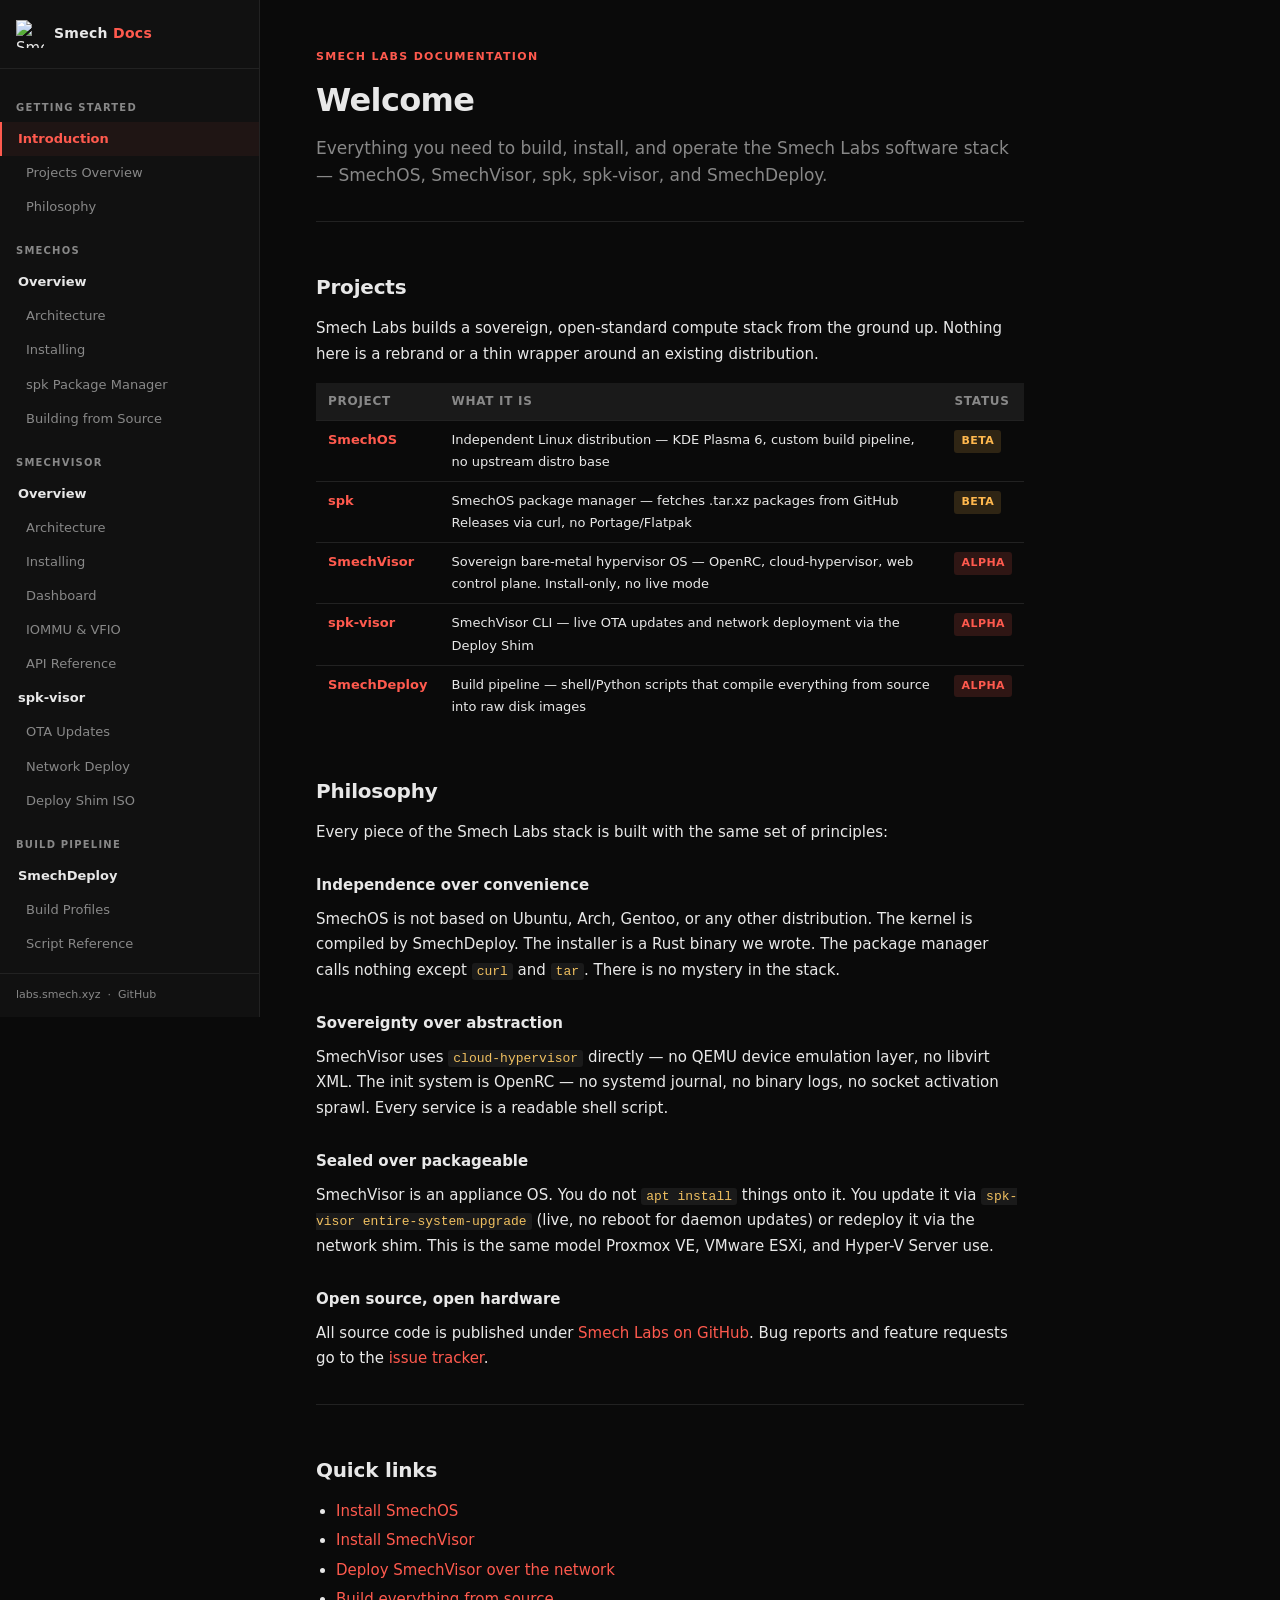
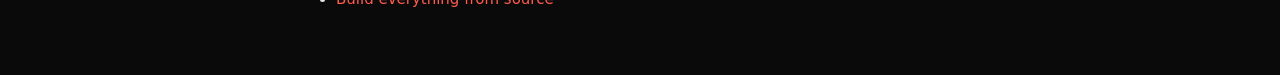
==== index.html @ 0de8a8c4 "Initial Smech Labs documentation site for docs.smech.xyz Covers SmechOS, spk, SmechVisor, spk-visor," ====
<!DOCTYPE html>
<html lang="en">
<head>
<meta charset="UTF-8">
<meta name="viewport" content="width=device-width, initial-scale=1.0">
<title>Smech Labs Docs</title>
<link rel="stylesheet" href="style.css">
<link rel="icon" href="https://labs.smech.xyz/logo.svg" type="image/svg+xml">
</head>
<body>

<button class="nav-toggle" id="navToggle" aria-label="Toggle navigation"><span></span><span></span><span></span></button>

<aside class="sidebar">
  <a class="sidebar-brand" href="index.html">
    <img src="https://labs.smech.xyz/logo.svg" alt="Smech Labs">
    <span>Smech <em>Docs</em></span>
  </a>
  <nav class="sidebar-nav">
    <span class="nav-section-label">Getting Started</span>
    <a href="index.html" class="section-link">Introduction</a>
    <a href="index.html#projects">Projects Overview</a>
    <a href="index.html#philosophy">Philosophy</a>

    <span class="nav-section-label">SmechOS</span>
    <a href="smechos.html" class="section-link">Overview</a>
    <a href="smechos.html#architecture">Architecture</a>
    <a href="smechos.html#installing">Installing</a>
    <a href="smechos.html#spk">spk Package Manager</a>
    <a href="smechos.html#build">Building from Source</a>

    <span class="nav-section-label">SmechVisor</span>
    <a href="smechvisor.html" class="section-link">Overview</a>
    <a href="smechvisor.html#architecture">Architecture</a>
    <a href="smechvisor.html#installing">Installing</a>
    <a href="smechvisor.html#dashboard">Dashboard</a>
    <a href="smechvisor.html#iommu">IOMMU &amp; VFIO</a>
    <a href="smechvisor.html#api">API Reference</a>
    <a href="spk-visor.html" class="section-link">spk-visor</a>
    <a href="spk-visor.html#ota">OTA Updates</a>
    <a href="spk-visor.html#deploy">Network Deploy</a>
    <a href="spk-visor.html#shim">Deploy Shim ISO</a>

    <span class="nav-section-label">Build Pipeline</span>
    <a href="smechdeploy.html" class="section-link">SmechDeploy</a>
    <a href="smechdeploy.html#profiles">Build Profiles</a>
    <a href="smechdeploy.html#scripts">Script Reference</a>
  </nav>
  <div class="sidebar-footer">
    <a href="https://labs.smech.xyz" target="_blank">labs.smech.xyz</a> &nbsp;·&nbsp;
    <a href="https://github.com/Smech-Labs" target="_blank">GitHub</a>
  </div>
</aside>

<main class="main">
  <h1>
    <span class="page-label">Smech Labs Documentation</span>
    Welcome
  </h1>
  <p class="page-intro">
    Everything you need to build, install, and operate the Smech Labs software
    stack — SmechOS, SmechVisor, spk, spk-visor, and SmechDeploy.
  </p>

  <h2 id="projects">Projects</h2>
  <p>Smech Labs builds a sovereign, open-standard compute stack from the ground up.
     Nothing here is a rebrand or a thin wrapper around an existing distribution.</p>

  <table>
    <thead>
      <tr><th>Project</th><th>What it is</th><th>Status</th></tr>
    </thead>
    <tbody>
      <tr>
        <td><a href="smechos.html"><strong>SmechOS</strong></a></td>
        <td>Independent Linux distribution — KDE Plasma 6, custom build pipeline, no upstream distro base</td>
        <td><span class="badge badge-beta">Beta</span></td>
      </tr>
      <tr>
        <td><a href="smechos.html#spk"><strong>spk</strong></a></td>
        <td>SmechOS package manager — fetches .tar.xz packages from GitHub Releases via curl, no Portage/Flatpak</td>
        <td><span class="badge badge-beta">Beta</span></td>
      </tr>
      <tr>
        <td><a href="smechvisor.html"><strong>SmechVisor</strong></a></td>
        <td>Sovereign bare-metal hypervisor OS — OpenRC, cloud-hypervisor, web control plane. Install-only, no live mode</td>
        <td><span class="badge badge-alpha">Alpha</span></td>
      </tr>
      <tr>
        <td><a href="spk-visor.html"><strong>spk-visor</strong></a></td>
        <td>SmechVisor CLI — live OTA updates and network deployment via the Deploy Shim</td>
        <td><span class="badge badge-alpha">Alpha</span></td>
      </tr>
      <tr>
        <td><a href="smechdeploy.html"><strong>SmechDeploy</strong></a></td>
        <td>Build pipeline — shell/Python scripts that compile everything from source into raw disk images</td>
        <td><span class="badge badge-alpha">Alpha</span></td>
      </tr>
    </tbody>
  </table>

  <h2 id="philosophy">Philosophy</h2>
  <p>Every piece of the Smech Labs stack is built with the same set of principles:</p>

  <h3>Independence over convenience</h3>
  <p>SmechOS is not based on Ubuntu, Arch, Gentoo, or any other distribution.
     The kernel is compiled by SmechDeploy. The installer is a Rust binary we wrote.
     The package manager calls nothing except <code>curl</code> and <code>tar</code>.
     There is no mystery in the stack.</p>

  <h3>Sovereignty over abstraction</h3>
  <p>SmechVisor uses <code>cloud-hypervisor</code> directly — no QEMU device emulation layer,
     no libvirt XML. The init system is OpenRC — no systemd journal, no binary logs,
     no socket activation sprawl. Every service is a readable shell script.</p>

  <h3>Sealed over packageable</h3>
  <p>SmechVisor is an appliance OS. You do not <code>apt install</code> things onto it.
     You update it via <code>spk-visor entire-system-upgrade</code> (live, no reboot for
     daemon updates) or redeploy it via the network shim. This is the same model
     Proxmox VE, VMware ESXi, and Hyper-V Server use.</p>

  <h3>Open source, open hardware</h3>
  <p>All source code is published under <a href="https://github.com/Smech-Labs" target="_blank">Smech Labs on GitHub</a>.
     Bug reports and feature requests go to the
     <a href="https://github.com/Smech-Labs/smechos-issues" target="_blank">issue tracker</a>.</p>

  <hr>

  <h2>Quick links</h2>
  <ul>
    <li><a href="smechos.html#installing">Install SmechOS</a></li>
    <li><a href="smechvisor.html#installing">Install SmechVisor</a></li>
    <li><a href="spk-visor.html#deploy">Deploy SmechVisor over the network</a></li>
    <li><a href="smechdeploy.html">Build everything from source</a></li>
  </ul>
</main>

<script src="nav.js"></script>
</body>
</html>
---- style.css ----
:root {
  --bg: #0a0a0a;
  --bg2: #111111;
  --bg3: #1a1a1a;
  --border: #222222;
  --accent: #ff5a4e;
  --text: #e8e8e8;
  --text-dim: #888888;
  --text-code: #f0c060;
  --sidebar-w: 260px;
  --font: 'Inter', system-ui, sans-serif;
  --font-mono: 'JetBrains Mono', 'Fira Code', monospace;
}

* { box-sizing: border-box; margin: 0; padding: 0; }

body {
  background: var(--bg);
  color: var(--text);
  font-family: var(--font);
  font-size: 15px;
  line-height: 1.7;
  display: flex;
  min-height: 100vh;
}

/* ── Sidebar ── */
.sidebar {
  width: var(--sidebar-w);
  min-height: 100vh;
  background: var(--bg2);
  border-right: 1px solid var(--border);
  position: fixed;
  top: 0; left: 0;
  overflow-y: auto;
  display: flex;
  flex-direction: column;
  z-index: 100;
}

.sidebar-brand {
  display: flex;
  align-items: center;
  gap: 10px;
  padding: 20px 16px;
  border-bottom: 1px solid var(--border);
  text-decoration: none;
  color: var(--text);
}

.sidebar-brand img { width: 28px; height: 28px; }
.sidebar-brand span { font-weight: 700; font-size: 14px; letter-spacing: 0.02em; }
.sidebar-brand em { color: var(--accent); font-style: normal; }

.sidebar-nav { padding: 12px 0; flex: 1; }

.nav-section {
  margin-bottom: 4px;
}

.nav-section-label {
  display: block;
  padding: 6px 16px;
  font-size: 10px;
  font-weight: 700;
  letter-spacing: 0.12em;
  text-transform: uppercase;
  color: var(--text-dim);
  margin-top: 12px;
}

.sidebar-nav a {
  display: block;
  padding: 6px 16px 6px 24px;
  color: var(--text-dim);
  text-decoration: none;
  font-size: 13px;
  border-left: 2px solid transparent;
  transition: color 0.15s, border-color 0.15s, background 0.15s;
}

.sidebar-nav a:hover {
  color: var(--text);
  background: var(--bg3);
}

.sidebar-nav a.active {
  color: var(--accent);
  border-left-color: var(--accent);
  background: rgba(255,90,78,0.06);
}

.sidebar-nav a.section-link {
  padding-left: 16px;
  font-weight: 600;
  color: var(--text);
  font-size: 13px;
}

.sidebar-nav a.section-link.active {
  color: var(--accent);
  border-left-color: var(--accent);
}

.sidebar-footer {
  padding: 12px 16px;
  border-top: 1px solid var(--border);
  font-size: 11px;
  color: var(--text-dim);
}

.sidebar-footer a { color: var(--text-dim); text-decoration: none; }
.sidebar-footer a:hover { color: var(--accent); }

/* ── Main content ── */
.main {
  margin-left: var(--sidebar-w);
  flex: 1;
  max-width: 820px;
  padding: 48px 56px;
}

/* ── Typography ── */
h1 {
  font-size: 32px;
  font-weight: 800;
  margin-bottom: 8px;
  letter-spacing: -0.02em;
}

h1 .page-label {
  display: block;
  font-size: 11px;
  font-weight: 600;
  letter-spacing: 0.12em;
  text-transform: uppercase;
  color: var(--accent);
  margin-bottom: 6px;
}

.page-intro {
  font-size: 17px;
  color: var(--text-dim);
  margin-bottom: 40px;
  border-bottom: 1px solid var(--border);
  padding-bottom: 32px;
  line-height: 1.6;
}

h2 {
  font-size: 20px;
  font-weight: 700;
  margin: 40px 0 12px;
  padding-top: 8px;
  letter-spacing: -0.01em;
}

h2:first-of-type { margin-top: 0; }

h3 {
  font-size: 15px;
  font-weight: 700;
  margin: 28px 0 8px;
  color: var(--text);
}

p { margin-bottom: 14px; }
p:last-child { margin-bottom: 0; }

a { color: var(--accent); text-decoration: none; }
a:hover { text-decoration: underline; }

ul, ol { padding-left: 20px; margin-bottom: 14px; }
li { margin-bottom: 4px; }

/* ── Code ── */
code {
  font-family: var(--font-mono);
  font-size: 13px;
  color: var(--text-code);
  background: var(--bg3);
  padding: 1px 5px;
  border-radius: 3px;
}

pre {
  background: var(--bg3);
  border: 1px solid var(--border);
  border-radius: 6px;
  padding: 18px 20px;
  overflow-x: auto;
  margin: 16px 0;
  font-family: var(--font-mono);
  font-size: 13px;
  line-height: 1.6;
}

pre code {
  background: none;
  padding: 0;
  color: var(--text);
}

/* ── Info boxes ── */
.callout {
  border-left: 3px solid var(--accent);
  background: rgba(255,90,78,0.06);
  padding: 14px 16px;
  border-radius: 0 6px 6px 0;
  margin: 20px 0;
  font-size: 14px;
}

.callout.note {
  border-color: #4e9fff;
  background: rgba(78,159,255,0.06);
}

.callout.warn {
  border-color: #ffb84e;
  background: rgba(255,184,78,0.06);
}

.callout strong { display: block; margin-bottom: 4px; font-size: 12px; text-transform: uppercase; letter-spacing: 0.08em; }
.callout.note strong { color: #4e9fff; }
.callout.warn strong { color: #ffb84e; }
.callout strong { color: var(--accent); }

/* ── Tables ── */
table {
  width: 100%;
  border-collapse: collapse;
  margin: 16px 0;
  font-size: 13px;
}

th {
  text-align: left;
  padding: 8px 12px;
  background: var(--bg3);
  border-bottom: 1px solid var(--border);
  font-weight: 600;
  font-size: 12px;
  text-transform: uppercase;
  letter-spacing: 0.06em;
  color: var(--text-dim);
}

td {
  padding: 8px 12px;
  border-bottom: 1px solid var(--border);
  vertical-align: top;
}

tr:last-child td { border-bottom: none; }

/* ── Badges ── */
.badge {
  display: inline-block;
  padding: 2px 7px;
  border-radius: 3px;
  font-size: 11px;
  font-weight: 700;
  letter-spacing: 0.04em;
  text-transform: uppercase;
}

.badge-alpha { background: rgba(255,90,78,0.15); color: #ff5a4e; }
.badge-beta  { background: rgba(255,184,78,0.15); color: #ffb84e; }

/* ── Command reference cards ── */
.cmd-card {
  border: 1px solid var(--border);
  border-radius: 6px;
  margin: 12px 0;
  overflow: hidden;
}

.cmd-card-header {
  padding: 10px 14px;
  background: var(--bg3);
  display: flex;
  align-items: center;
  gap: 10px;
}

.cmd-card-header code {
  background: none;
  padding: 0;
  font-size: 14px;
  font-weight: 700;
  color: var(--text);
}

.cmd-card-body {
  padding: 12px 14px;
  font-size: 13px;
}

/* ── Step list ── */
.steps { list-style: none; padding: 0; counter-reset: steps; }
.steps li {
  counter-increment: steps;
  padding: 10px 12px 10px 44px;
  border-left: 2px solid var(--border);
  margin-left: 14px;
  margin-bottom: 4px;
  position: relative;
}
.steps li::before {
  content: counter(steps);
  position: absolute;
  left: -14px;
  top: 10px;
  width: 24px;
  height: 24px;
  background: var(--accent);
  color: #fff;
  border-radius: 50%;
  font-size: 12px;
  font-weight: 700;
  display: flex;
  align-items: center;
  justify-content: center;
}

/* ── Nav toggle (mobile) ── */
.nav-toggle {
  display: none;
  position: fixed;
  top: 14px;
  left: 14px;
  z-index: 200;
  background: var(--bg2);
  border: 1px solid var(--border);
  border-radius: 4px;
  padding: 8px 10px;
  cursor: pointer;
  flex-direction: column;
  gap: 4px;
}

.nav-toggle span {
  display: block;
  width: 18px;
  height: 2px;
  background: var(--text);
  border-radius: 1px;
}

@media (max-width: 768px) {
  .sidebar { transform: translateX(-100%); transition: transform 0.2s; }
  .sidebar.open { transform: translateX(0); }
  .main { margin-left: 0; padding: 72px 20px 40px; }
  .nav-toggle { display: flex; }
}

hr { border: none; border-top: 1px solid var(--border); margin: 32px 0; }
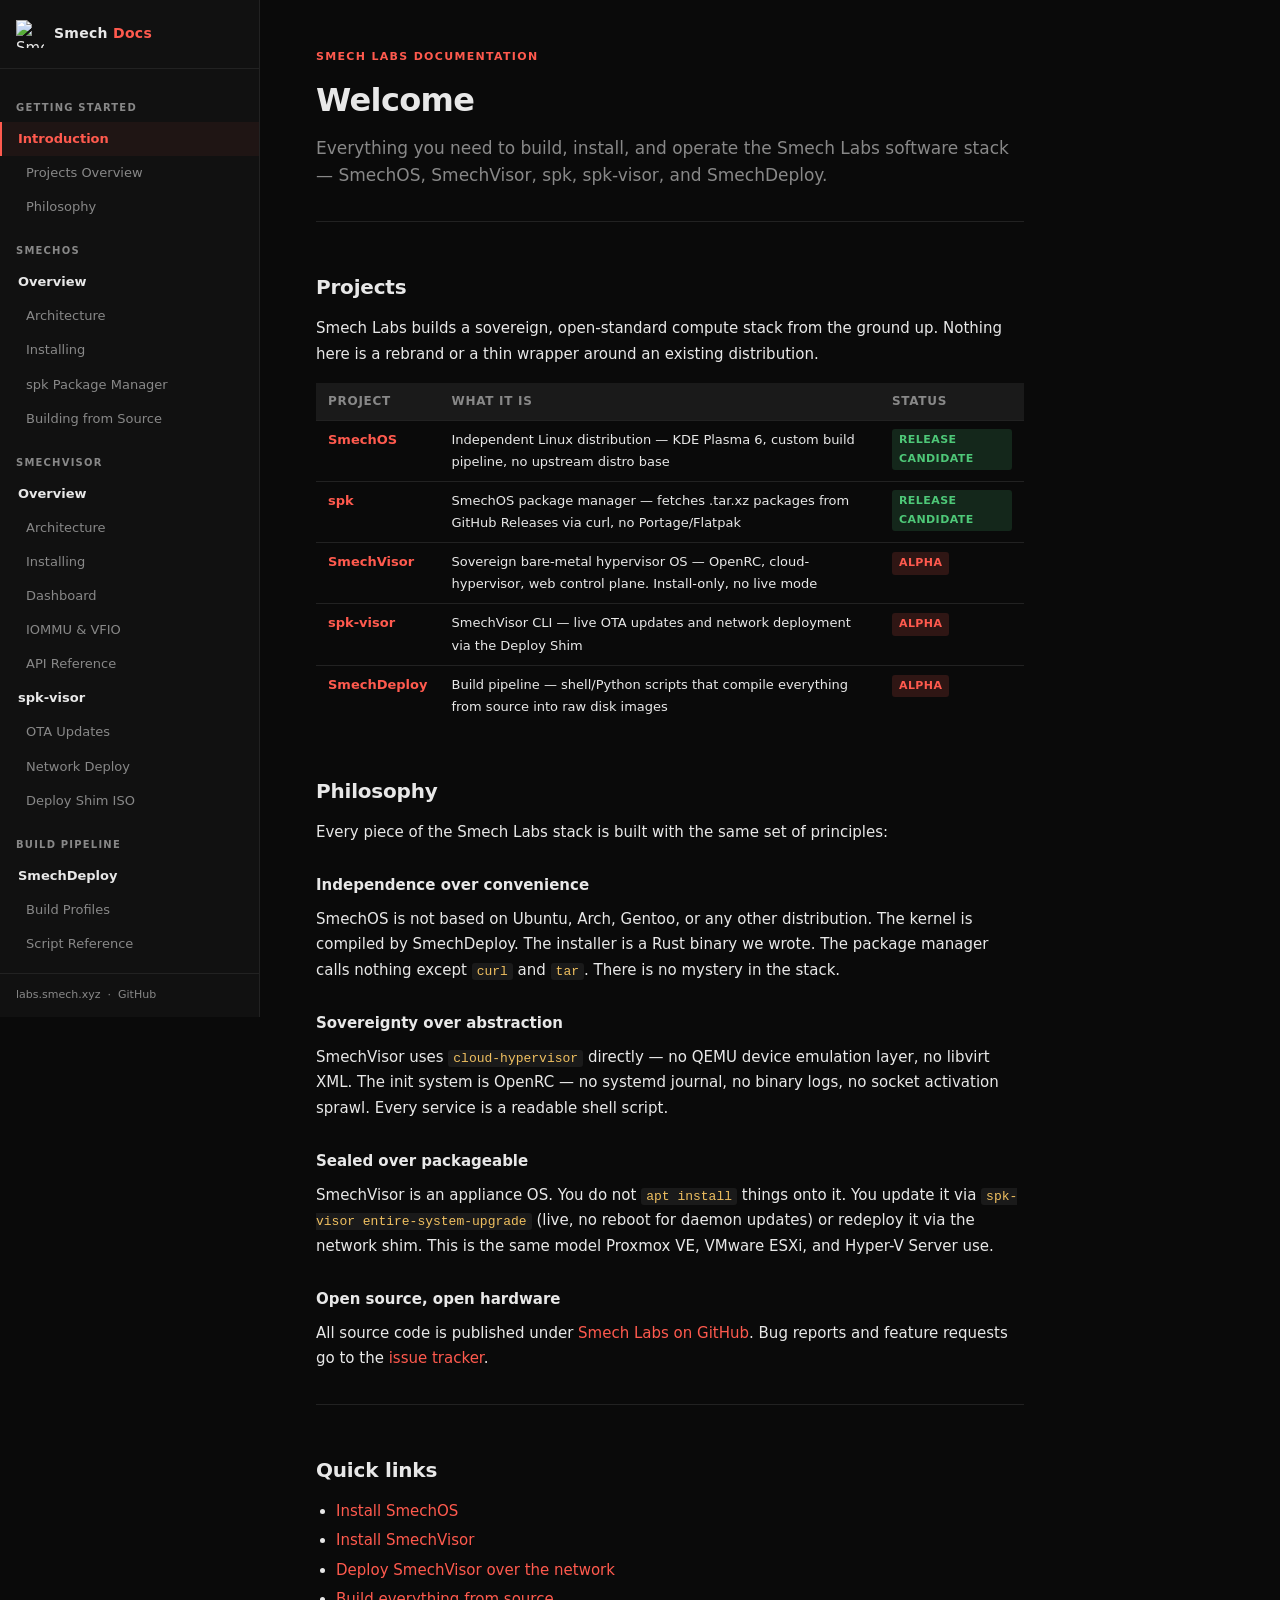
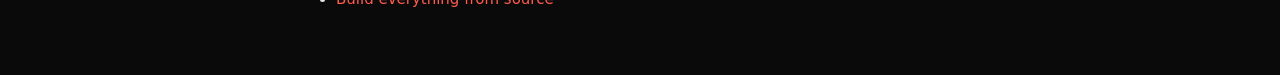
==== commit 52e8dcb6: "Update SmechOS and spk status from Beta to Release Candidate Adds a dedicated .badge-rc style rather" ====
--- a/index.html
+++ b/index.html
@@ -74,12 +74,12 @@
       <tr>
         <td><a href="smechos.html"><strong>SmechOS</strong></a></td>
         <td>Independent Linux distribution — KDE Plasma 6, custom build pipeline, no upstream distro base</td>
-        <td><span class="badge badge-beta">Beta</span></td>
+        <td><span class="badge badge-rc">Release Candidate</span></td>
       </tr>
       <tr>
         <td><a href="smechos.html#spk"><strong>spk</strong></a></td>
         <td>SmechOS package manager — fetches .tar.xz packages from GitHub Releases via curl, no Portage/Flatpak</td>
-        <td><span class="badge badge-beta">Beta</span></td>
+        <td><span class="badge badge-rc">Release Candidate</span></td>
       </tr>
       <tr>
         <td><a href="smechvisor.html"><strong>SmechVisor</strong></a></td>
--- a/style.css
+++ b/style.css
@@ -267,6 +267,7 @@
 
 .badge-alpha { background: rgba(255,90,78,0.15); color: #ff5a4e; }
 .badge-beta  { background: rgba(255,184,78,0.15); color: #ffb84e; }
+.badge-rc    { background: rgba(78,200,120,0.15); color: #4ec878; }
 
 /* ── Command reference cards ── */
 .cmd-card {
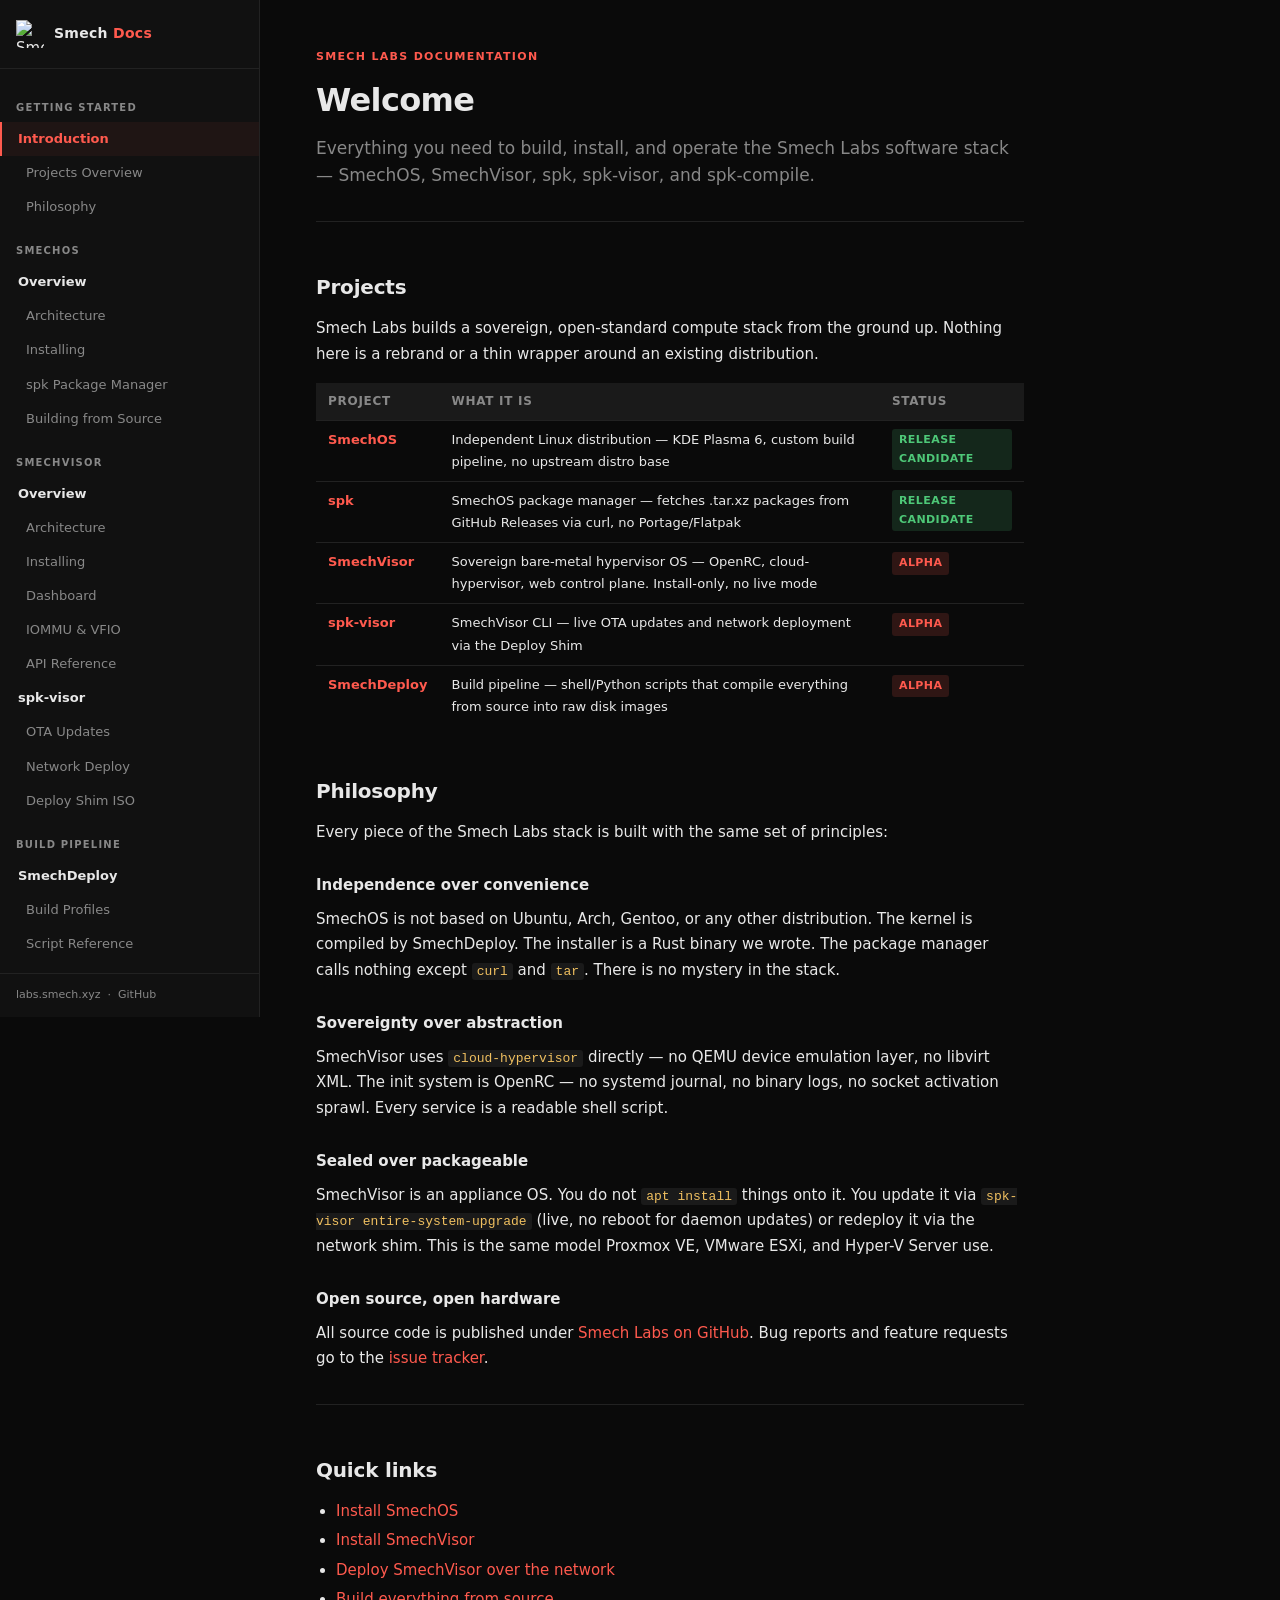
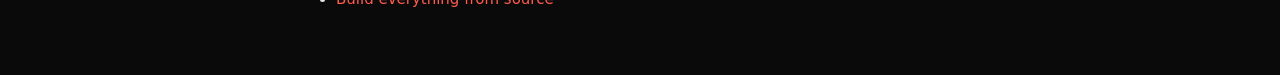
==== commit e8861ec7: "Add WebSite schema.org JSON-LD, fix stale SmechDeploy mention Structured data for search/AI-summary " ====
--- a/index.html
+++ b/index.html
@@ -6,6 +6,21 @@
 <title>Smech Labs Docs</title>
 <link rel="stylesheet" href="style.css">
 <link rel="icon" href="https://labs.smech.xyz/logo.svg" type="image/svg+xml">
+<meta name="description" content="Documentation for the Smech Labs software stack -- SmechOS, SmechVisor, spk, spk-visor, and spk-compile -- an independent, from-scratch sovereign computing platform built by Smech Labs.">
+<script type="application/ld+json">
+{
+  "@context": "https://schema.org",
+  "@type": "WebSite",
+  "name": "Smech Labs Docs",
+  "url": "https://docs.smech.xyz",
+  "description": "Documentation for the Smech Labs software stack -- SmechOS, SmechVisor, spk, spk-visor, and spk-compile.",
+  "publisher": {
+    "@type": "Organization",
+    "name": "Smech Labs",
+    "url": "https://labs.smech.xyz"
+  }
+}
+</script>
 </head>
 <body>
 
@@ -59,7 +74,7 @@
   </h1>
   <p class="page-intro">
     Everything you need to build, install, and operate the Smech Labs software
-    stack — SmechOS, SmechVisor, spk, spk-visor, and SmechDeploy.
+    stack — SmechOS, SmechVisor, spk, spk-visor, and spk-compile.
   </p>
 
   <h2 id="projects">Projects</h2>
--- a/style.css
+++ b/style.css
@@ -221,9 +221,15 @@
   background: rgba(255,184,78,0.06);
 }
 
+.callout.eol {
+  border-color: #8a8f98;
+  background: rgba(138,143,152,0.06);
+}
+
 .callout strong { display: block; margin-bottom: 4px; font-size: 12px; text-transform: uppercase; letter-spacing: 0.08em; }
 .callout.note strong { color: #4e9fff; }
 .callout.warn strong { color: #ffb84e; }
+.callout.eol strong { color: #8a8f98; }
 .callout strong { color: var(--accent); }
 
 /* ── Tables ── */
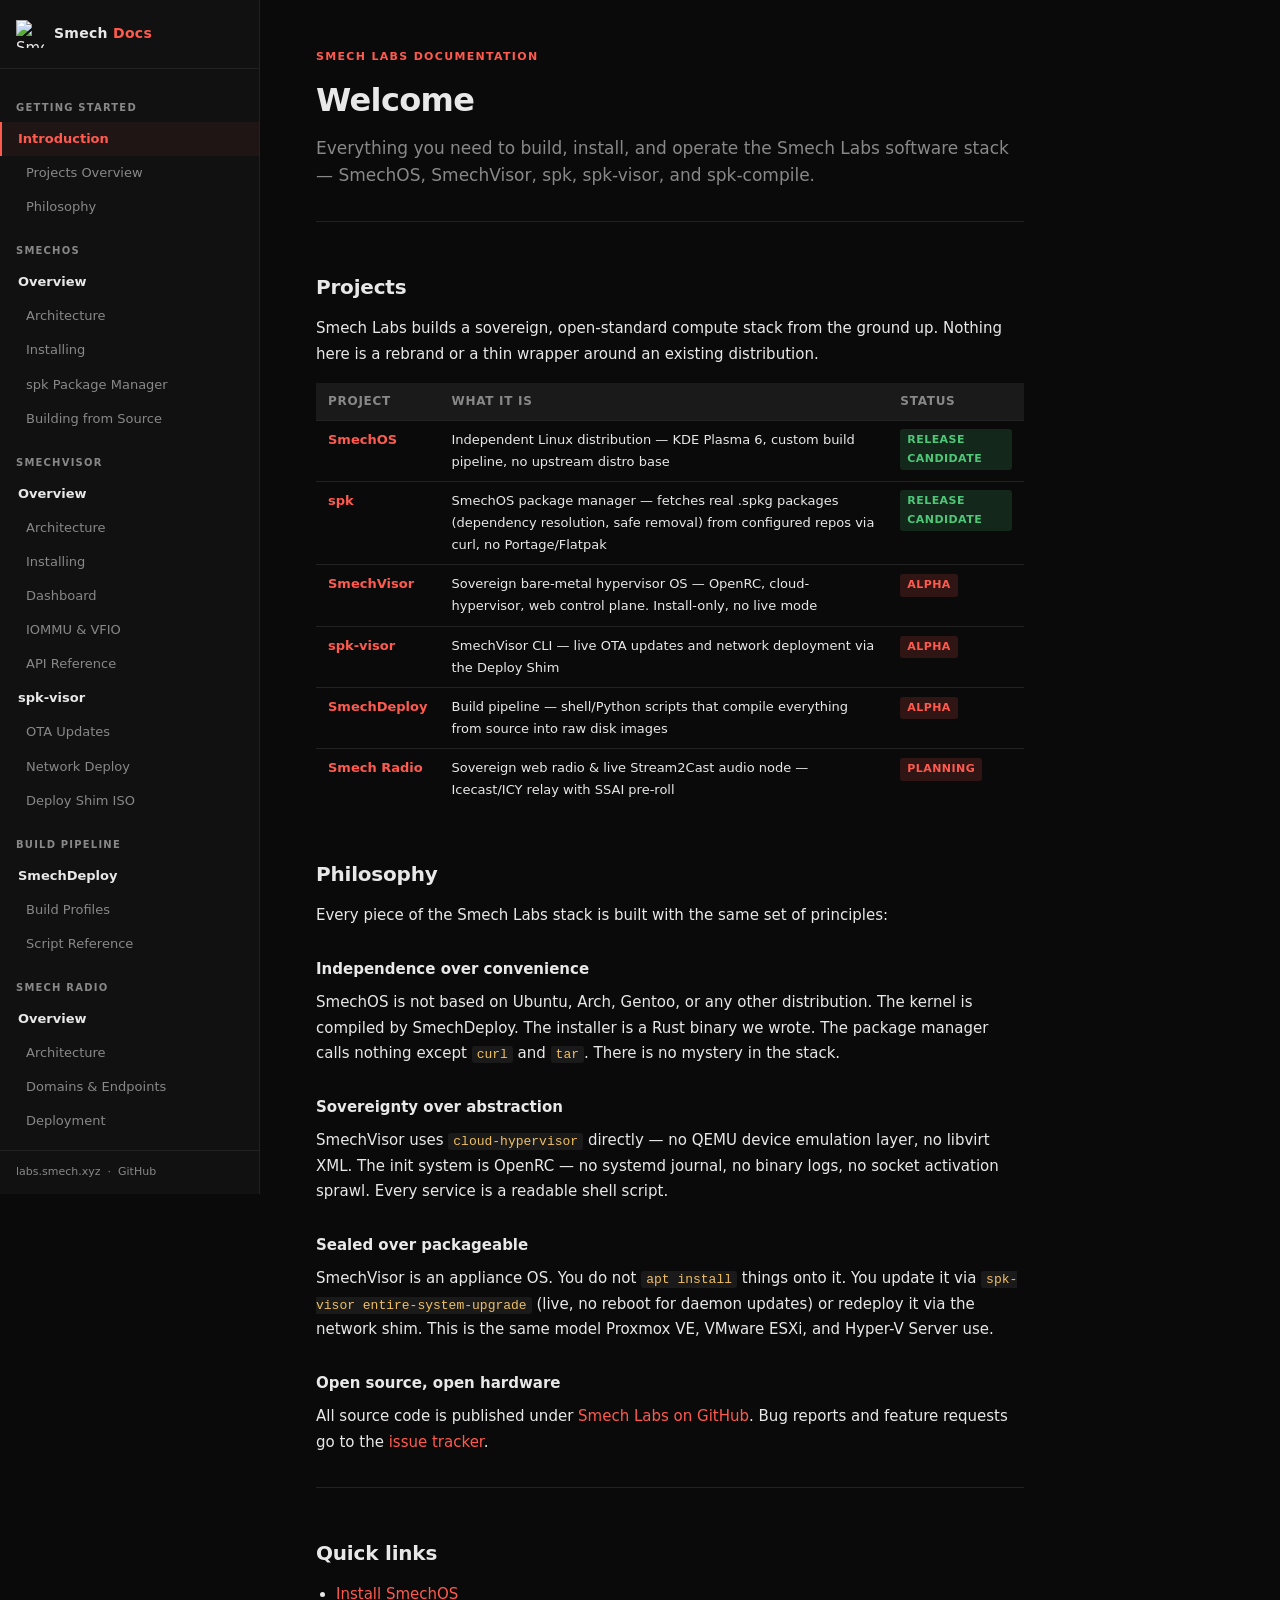
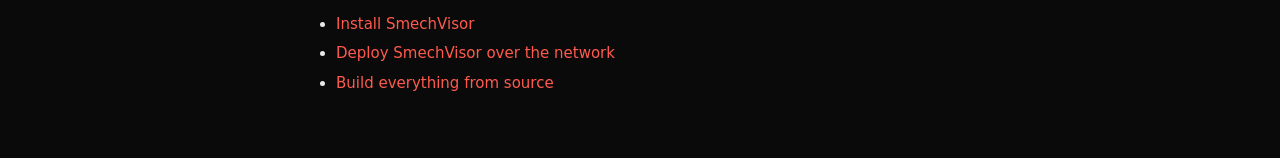
==== commit 555d822a: "Fix stale docs: wrong KDE version, dead package-manager claims, missing commands smechos.html claime" ====
--- a/index.html
+++ b/index.html
@@ -60,6 +60,12 @@
     <a href="smechdeploy.html" class="section-link">SmechDeploy</a>
     <a href="smechdeploy.html#profiles">Build Profiles</a>
     <a href="smechdeploy.html#scripts">Script Reference</a>
+
+    <span class="nav-section-label">Smech Radio</span>
+    <a href="smechradio.html" class="section-link">Overview</a>
+    <a href="smechradio.html#architecture">Architecture</a>
+    <a href="smechradio.html#endpoints">Domains &amp; Endpoints</a>
+    <a href="smechradio.html#deploy">Deployment</a>
   </nav>
   <div class="sidebar-footer">
     <a href="https://labs.smech.xyz" target="_blank">labs.smech.xyz</a> &nbsp;·&nbsp;
@@ -93,7 +99,7 @@
       </tr>
       <tr>
         <td><a href="smechos.html#spk"><strong>spk</strong></a></td>
-        <td>SmechOS package manager — fetches .tar.xz packages from GitHub Releases via curl, no Portage/Flatpak</td>
+        <td>SmechOS package manager — fetches real .spkg packages (dependency resolution, safe removal) from configured repos via curl, no Portage/Flatpak</td>
         <td><span class="badge badge-rc">Release Candidate</span></td>
       </tr>
       <tr>
@@ -110,6 +116,11 @@
         <td><a href="smechdeploy.html"><strong>SmechDeploy</strong></a></td>
         <td>Build pipeline — shell/Python scripts that compile everything from source into raw disk images</td>
         <td><span class="badge badge-alpha">Alpha</span></td>
+      </tr>
+      <tr>
+        <td><a href="smechradio.html"><strong>Smech Radio</strong></a></td>
+        <td>Sovereign web radio &amp; live Stream2Cast audio node — Icecast/ICY relay with SSAI pre-roll</td>
+        <td><span class="badge badge-alpha">Planning</span></td>
       </tr>
     </tbody>
   </table>
